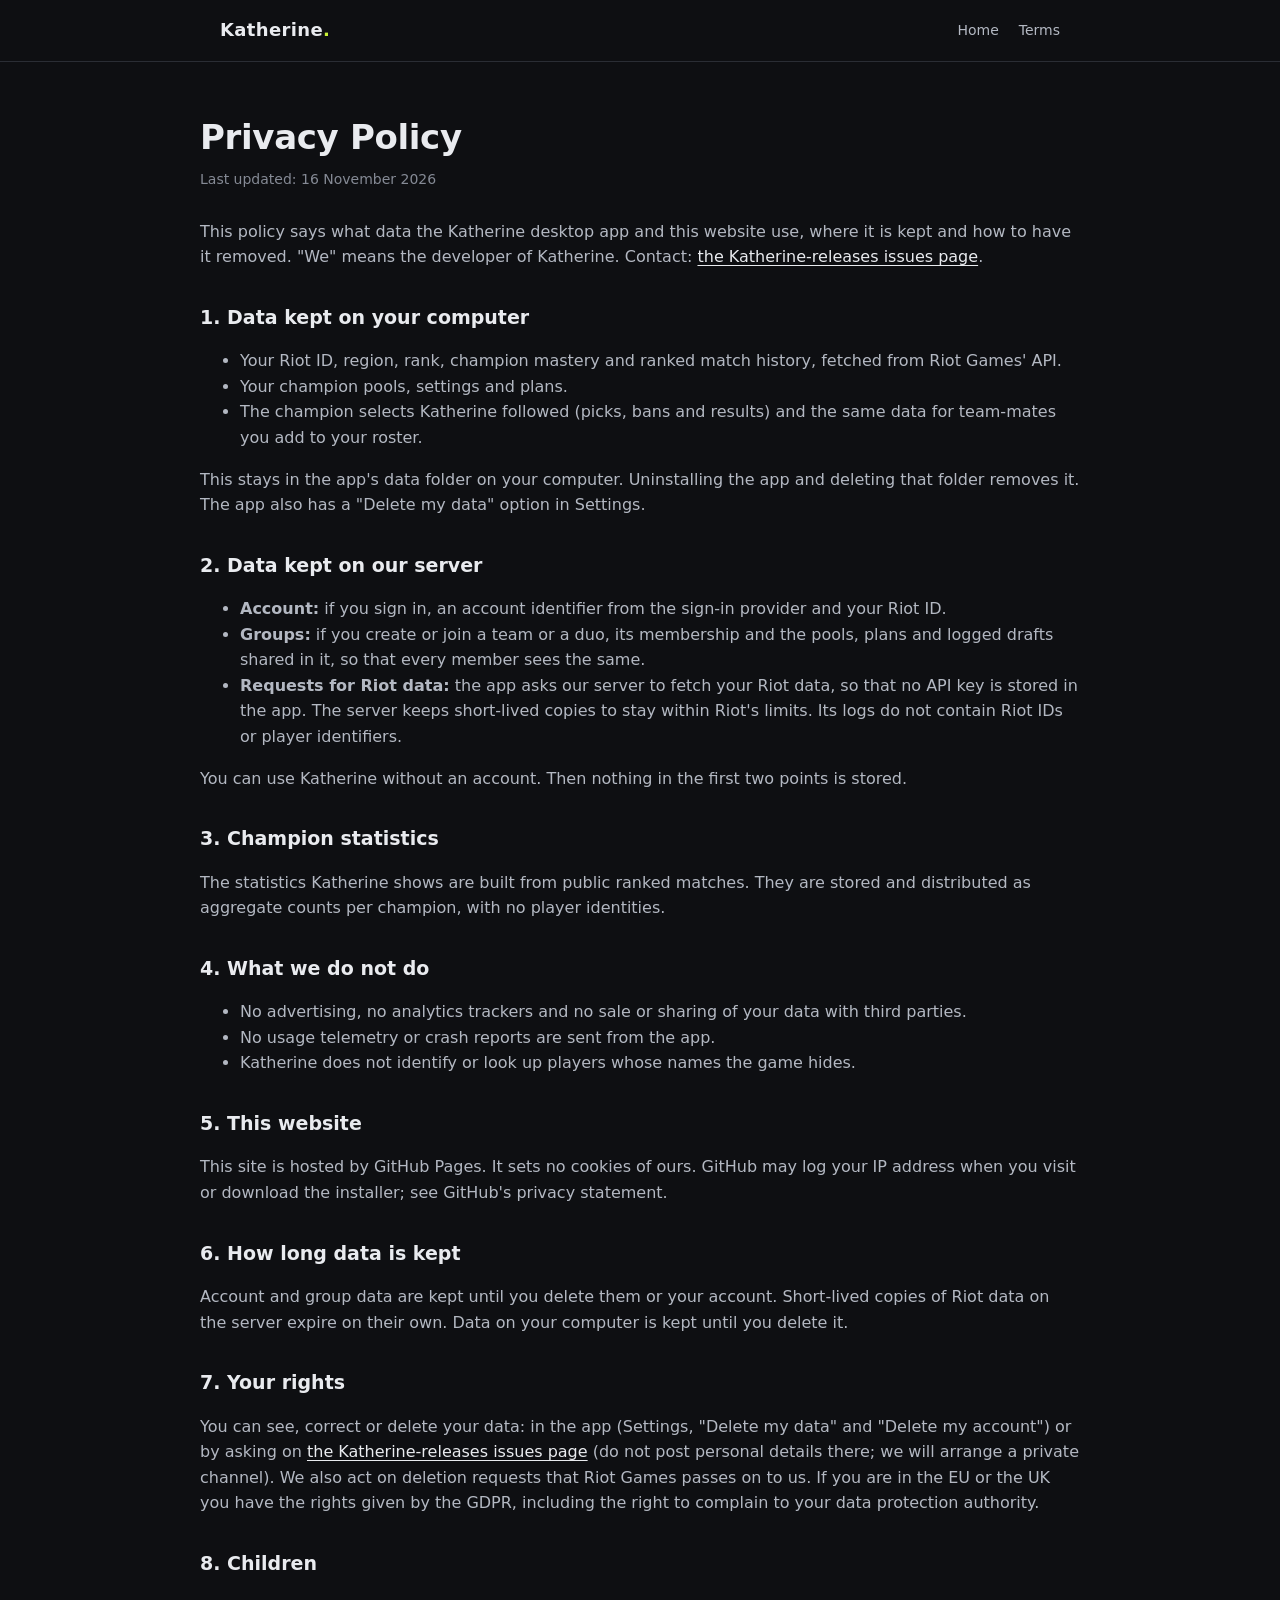
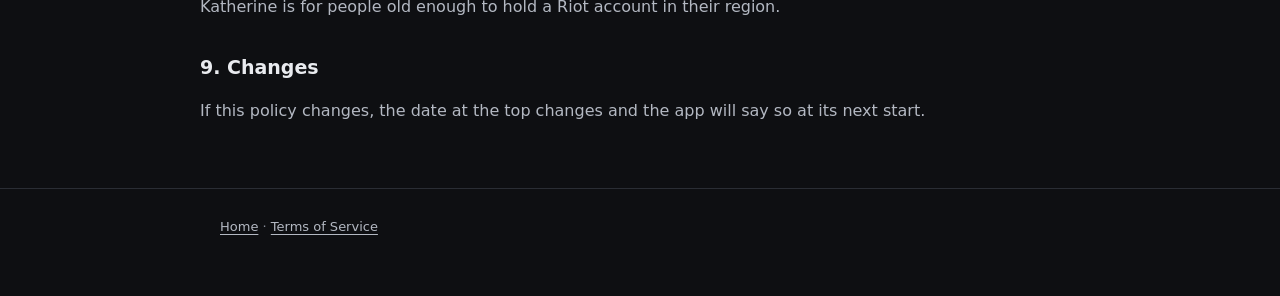
==== privacy.html @ aa3c15da "Add files via upload" ====
<!doctype html>
<html lang="en">
<head>
  <meta charset="utf-8">
  <meta name="viewport" content="width=device-width, initial-scale=1">
  <title>Privacy Policy: Katherine</title>
  <link rel="stylesheet" href="style.css">
</head>
<body>
  <header class="top">
    <div class="wrap">
      <a class="brand" href="./">Katherine<span>.</span></a>
      <nav><a href="./">Home</a><a href="terms.html">Terms</a></nav>
    </div>
  </header>

  <main class="wrap doc">
    <h1>Privacy Policy</h1>
    <p class="date">Last updated: 16 November 2026</p>

    <p>This policy says what data the Katherine desktop app and this website use, where it is kept and how to have it
      removed. "We" means the developer of Katherine. Contact: <a href="https://github.com/muff1ntogo/Katherine-releases/issues">the Katherine-releases issues page</a>.</p>

    <h2>1. Data kept on your computer</h2>
    <ul>
      <li>Your Riot ID, region, rank, champion mastery and ranked match history, fetched from Riot Games' API.</li>
      <li>Your champion pools, settings and plans.</li>
      <li>The champion selects Katherine followed (picks, bans and results) and the same data for team-mates you add
        to your roster.</li>
    </ul>
    <p>This stays in the app's data folder on your computer. Uninstalling the app and deleting that folder removes
      it. The app also has a "Delete my data" option in Settings.</p>

    <h2>2. Data kept on our server</h2>
    <ul>
      <li><strong>Account:</strong> if you sign in, an account identifier from the sign-in provider and your Riot
        ID.</li>
      <li><strong>Groups:</strong> if you create or join a team or a duo, its membership and the pools, plans and
        logged drafts shared in it, so that every member sees the same.</li>
      <li><strong>Requests for Riot data:</strong> the app asks our server to fetch your Riot data, so that no API key
        is stored in the app. The server keeps short-lived copies to stay within Riot's limits. Its logs do not
        contain Riot IDs or player identifiers.</li>
    </ul>
    <p>You can use Katherine without an account. Then nothing in the first two points is stored.</p>

    <h2>3. Champion statistics</h2>
    <p>The statistics Katherine shows are built from public ranked matches. They are stored and distributed as
      aggregate counts per champion, with no player identities.</p>

    <h2>4. What we do not do</h2>
    <ul>
      <li>No advertising, no analytics trackers and no sale or sharing of your data with third parties.</li>
      <li>No usage telemetry or crash reports are sent from the app.</li>
      <li>Katherine does not identify or look up players whose names the game hides.</li>
    </ul>

    <h2>5. This website</h2>
    <p>This site is hosted by GitHub Pages. It sets no cookies of ours. GitHub may log your IP address when you visit
      or download the installer; see GitHub's privacy statement.</p>

    <h2>6. How long data is kept</h2>
    <p>Account and group data are kept until you delete them or your account. Short-lived copies of Riot data on the
      server expire on their own. Data on your computer is kept until you delete it.</p>

    <h2>7. Your rights</h2>
    <p>You can see, correct or delete your data: in the app (Settings, "Delete my data" and "Delete my account") or by
      asking on <a href="https://github.com/muff1ntogo/Katherine-releases/issues">the Katherine-releases issues page</a> (do not post personal details there; we will arrange a private channel). We also act on deletion requests that Riot Games passes on to us. If you are in the
      EU or the UK you have the rights given by the GDPR, including the right to complain to your data protection
      authority.</p>

    <h2>8. Children</h2>
    <p>Katherine is for people old enough to hold a Riot account in their region.</p>

    <h2>9. Changes</h2>
    <p>If this policy changes, the date at the top changes and the app will say so at its next start.</p>
  </main>

  <footer>
    <div class="wrap">
      <p><a href="./">Home</a> · <a href="terms.html">Terms of Service</a></p>
    </div>
  </footer>
</body>
</html>
---- style.css ----
:root {
  --bg: #0e0f12;
  --surface: #141519;
  --raised: #1b1d22;
  --line: #2a2d34;
  --text: #e9ebef;
  --text-2: #b3b8c2;
  --text-3: #858a95;
  --signal: #c8f135;
  --signal-ink: #0b0c0e;
}
* { box-sizing: border-box; }
html { background: var(--bg); color: var(--text); }
body {
  margin: 0;
  font: 16px/1.6 Inter, "Segoe UI", system-ui, -apple-system, sans-serif;
  background: var(--bg);
}
a { color: var(--text); text-underline-offset: 3px; }
a:hover { color: var(--signal); }
.wrap { max-width: 880px; margin: 0 auto; padding: 0 20px; }
header.top { border-bottom: 1px solid var(--line); }
header.top .wrap { display: flex; align-items: center; justify-content: space-between; gap: 16px; padding-block: 16px; flex-wrap: wrap; }
.brand { font-weight: 700; letter-spacing: 0.02em; text-decoration: none; font-size: 18px; }
.brand span { color: var(--signal); }
nav { display: flex; gap: 20px; font-size: 14px; }
nav a { color: var(--text-2); text-decoration: none; }
.hero { padding: 72px 0 48px; }
.hero h1 { font-size: clamp(32px, 6vw, 52px); line-height: 1.1; margin: 0 0 16px; letter-spacing: -0.02em; }
.hero p { font-size: 18px; color: var(--text-2); max-width: 620px; margin: 0 0 28px; }
.btn {
  display: inline-block; background: var(--signal); color: var(--signal-ink); font-weight: 600;
  padding: 12px 20px; border-radius: 8px; text-decoration: none;
}
.btn:hover { color: var(--signal-ink); filter: brightness(1.08); }
.note { display: block; margin-top: 12px; font-size: 13px; color: var(--text-3); }
.grid { display: grid; grid-template-columns: repeat(auto-fit, minmax(240px, 1fr)); gap: 16px; padding-bottom: 48px; }
.card { background: var(--surface); border: 1px solid var(--line); border-radius: 12px; padding: 20px; }
.card h2 { font-size: 16px; margin: 0 0 8px; }
.card p { margin: 0; color: var(--text-2); font-size: 15px; }
section.plain { padding: 8px 0 48px; }
section.plain h2 { font-size: 22px; margin: 32px 0 12px; }
section.plain li, section.plain p { color: var(--text-2); }
section.plain li { margin-bottom: 6px; }
.doc { padding: 48px 0; }
.doc h1 { font-size: 34px; margin: 0 0 4px; letter-spacing: -0.01em; }
.doc .date { color: var(--text-3); font-size: 14px; margin: 0 0 28px; }
.doc h2 { font-size: 19px; margin: 32px 0 8px; }
.doc p, .doc li { color: var(--text-2); }
footer { border-top: 1px solid var(--line); padding: 28px 0 48px; font-size: 13px; color: var(--text-3); }
footer p { margin: 0 0 10px; max-width: 720px; }
footer a { color: var(--text-2); }
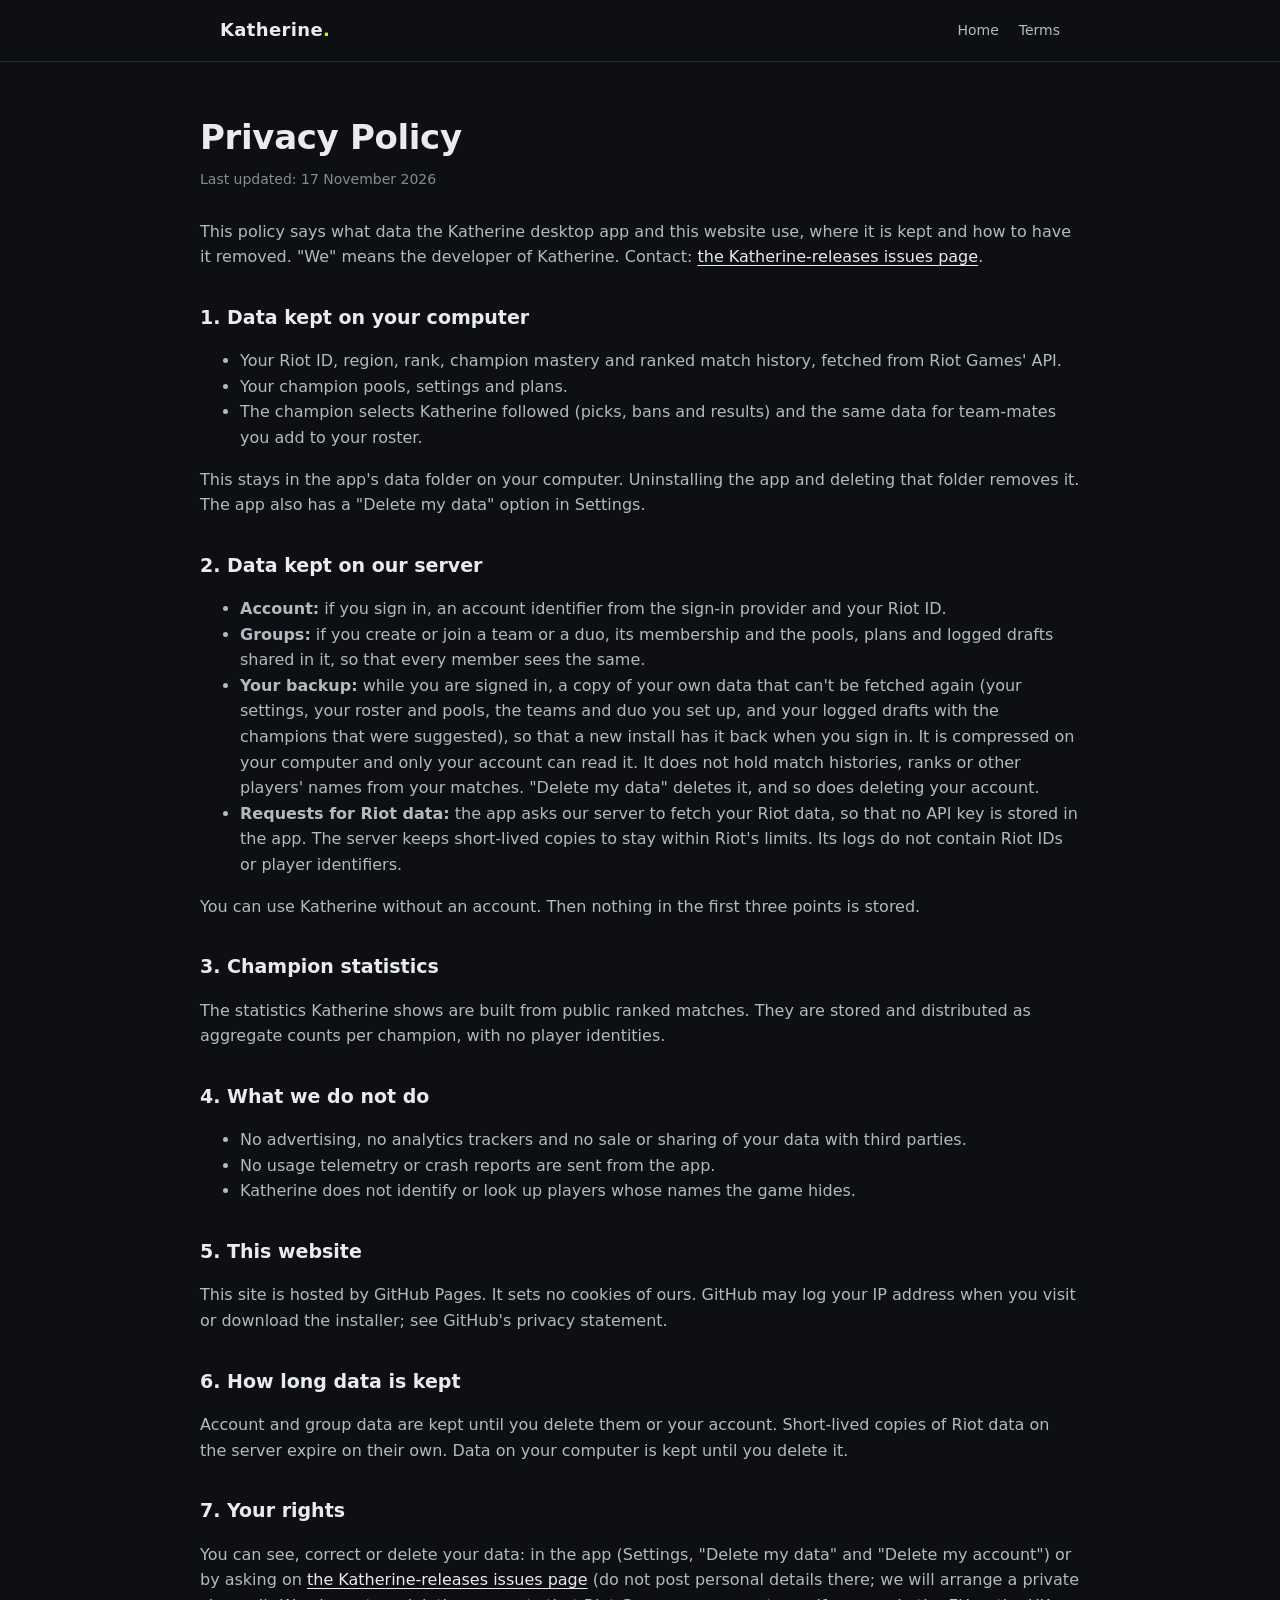
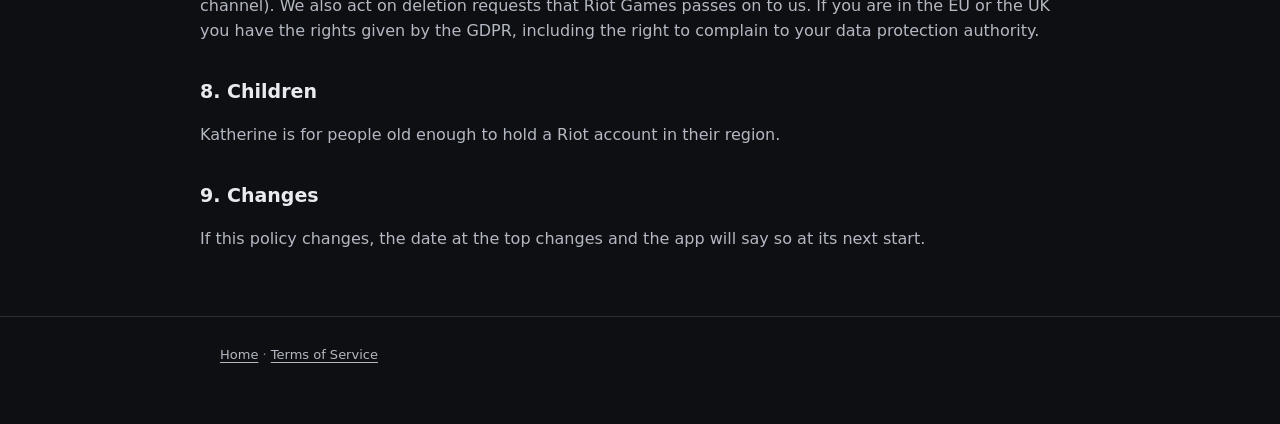
==== commit ab63efe3: "Privacy: the signed-in user's backup Co-Authored-By: Claude Opus 5.5 <noreply@anthropic.com> Claude-" ====
--- a/privacy.html
+++ b/privacy.html
@@ -16,7 +16,7 @@
 
   <main class="wrap doc">
     <h1>Privacy Policy</h1>
-    <p class="date">Last updated: 16 November 2026</p>
+    <p class="date">Last updated: 17 November 2026</p>
 
     <p>This policy says what data the Katherine desktop app and this website use, where it is kept and how to have it
       removed. "We" means the developer of Katherine. Contact: <a href="https://github.com/muff1ntogo/Katherine-releases/issues">the Katherine-releases issues page</a>.</p>
@@ -37,11 +37,16 @@
         ID.</li>
       <li><strong>Groups:</strong> if you create or join a team or a duo, its membership and the pools, plans and
         logged drafts shared in it, so that every member sees the same.</li>
+      <li><strong>Your backup:</strong> while you are signed in, a copy of your own data that can't be fetched again
+        (your settings, your roster and pools, the teams and duo you set up, and your logged drafts with the champions
+        that were suggested), so that a new install has it back when you sign in. It is compressed on your computer and
+        only your account can read it. It does not hold match histories, ranks or other players' names from your
+        matches. "Delete my data" deletes it, and so does deleting your account.</li>
       <li><strong>Requests for Riot data:</strong> the app asks our server to fetch your Riot data, so that no API key
         is stored in the app. The server keeps short-lived copies to stay within Riot's limits. Its logs do not
         contain Riot IDs or player identifiers.</li>
     </ul>
-    <p>You can use Katherine without an account. Then nothing in the first two points is stored.</p>
+    <p>You can use Katherine without an account. Then nothing in the first three points is stored.</p>
 
     <h2>3. Champion statistics</h2>
     <p>The statistics Katherine shows are built from public ranked matches. They are stored and distributed as
